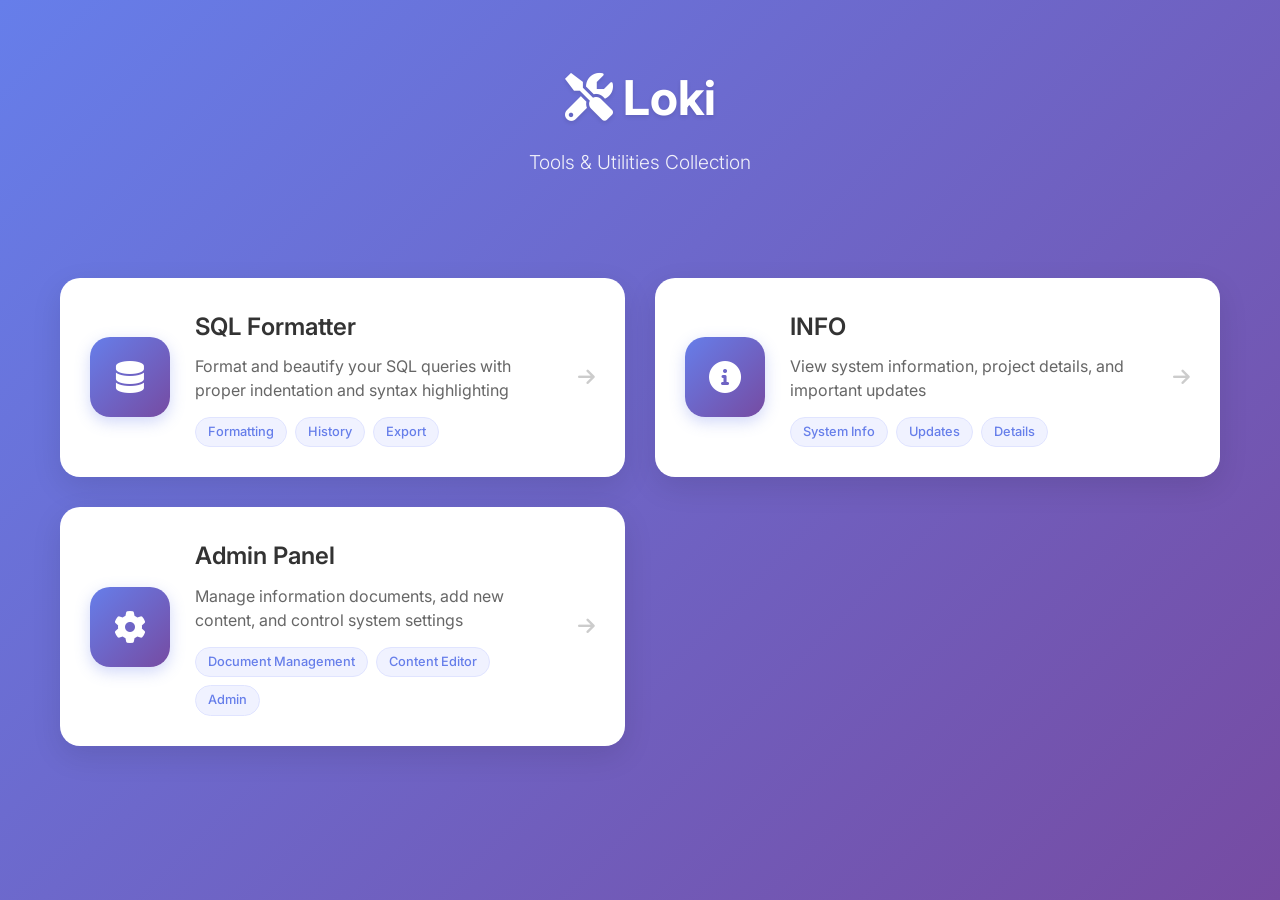
==== templates/landing.html @ ed55401e "First commit" ====
<!DOCTYPE html>
<html lang="en">
  <head>
    <meta charset="UTF-8" />
    <meta name="viewport" content="width=device-width, initial-scale=1.0" />
    <title>Loki - Tools & Utilities</title>
    <link
      href="https://cdnjs.cloudflare.com/ajax/libs/font-awesome/6.0.0/css/all.min.css"
      rel="stylesheet"
    />
    <link
      href="https://fonts.googleapis.com/css2?family=Inter:wght@300;400;500;600;700&display=swap"
      rel="stylesheet"
    />
    <link rel="stylesheet" href="/static/landing.css" />
  </head>
  <body>
    <div class="container">
      <header class="header">
        <div class="header-content">
          <h1><i class="fas fa-tools"></i> Loki</h1>
          <p>Tools & Utilities Collection</p>
        </div>
      </header>

      <main class="main-content">
        <div class="tools-grid">
          <div class="tool-card" onclick="navigateTo('/sql-formatter')">
            <div class="tool-icon">
              <i class="fas fa-database"></i>
            </div>
            <div class="tool-content">
              <h3>SQL Formatter</h3>
              <p>
                Format and beautify your SQL queries with proper indentation and
                syntax highlighting
              </p>
              <div class="tool-features">
                <span class="feature-tag">Formatting</span>
                <span class="feature-tag">History</span>
                <span class="feature-tag">Export</span>
              </div>
            </div>
            <div class="tool-arrow">
              <i class="fas fa-arrow-right"></i>
            </div>
          </div>

          <div class="tool-card" onclick="navigateTo('/info')">
            <div class="tool-icon">
              <i class="fas fa-info-circle"></i>
            </div>
            <div class="tool-content">
              <h3>INFO</h3>
              <p>
                View system information, project details, and important updates
              </p>
              <div class="tool-features">
                <span class="feature-tag">System Info</span>
                <span class="feature-tag">Updates</span>
                <span class="feature-tag">Details</span>
              </div>
            </div>
            <div class="tool-arrow">
              <i class="fas fa-arrow-right"></i>
            </div>
          </div>

          <div class="tool-card" onclick="navigateTo('/admin')">
            <div class="tool-icon">
              <i class="fas fa-cog"></i>
            </div>
            <div class="tool-content">
              <h3>Admin Panel</h3>
              <p>
                Manage information documents, add new content, and control
                system settings
              </p>
              <div class="tool-features">
                <span class="feature-tag">Document Management</span>
                <span class="feature-tag">Content Editor</span>
                <span class="feature-tag">Admin</span>
              </div>
            </div>
            <div class="tool-arrow">
              <i class="fas fa-arrow-right"></i>
            </div>
          </div>
        </div>
      </main>
    </div>

    <script src="/static/landing.js"></script>
  </body>
</html>
---- static/landing.css ----
/* Reset and base styles */
* {
  margin: 0;
  padding: 0;
  box-sizing: border-box;
}

body {
  font-family: "Inter", -apple-system, BlinkMacSystemFont, "Segoe UI", Roboto,
    sans-serif;
  background: linear-gradient(135deg, #667eea 0%, #764ba2 100%);
  min-height: 100vh;
  color: #333;
  line-height: 1.6;
}

.container {
  max-width: 1200px;
  margin: 0 auto;
  padding: 0 20px;
}

/* Header styles */
.header {
  text-align: center;
  padding: 60px 0 40px;
  color: white;
}

.header-content h1 {
  font-size: 3rem;
  font-weight: 700;
  margin-bottom: 10px;
  text-shadow: 0 2px 4px rgba(0, 0, 0, 0.1);
}

.header-content p {
  font-size: 1.2rem;
  opacity: 0.9;
  font-weight: 300;
}

/* Main content */
.main-content {
  padding: 20px 0 60px;
}

.tools-grid {
  display: grid;
  grid-template-columns: repeat(auto-fit, minmax(400px, 1fr));
  gap: 30px;
  margin-top: 40px;
}

/* Tool card styles */
.tool-card {
  background: white;
  border-radius: 20px;
  padding: 30px;
  box-shadow: 0 10px 30px rgba(0, 0, 0, 0.1);
  transition: all 0.3s ease;
  cursor: pointer;
  position: relative;
  overflow: hidden;
  display: flex;
  align-items: center;
  gap: 25px;
}

.tool-card::before {
  content: "";
  position: absolute;
  top: 0;
  left: 0;
  right: 0;
  height: 4px;
  background: linear-gradient(90deg, #667eea, #764ba2);
  transform: scaleX(0);
  transition: transform 0.3s ease;
}

.tool-card:hover {
  transform: translateY(-5px);
  box-shadow: 0 20px 40px rgba(0, 0, 0, 0.15);
}

.tool-card:hover::before {
  transform: scaleX(1);
}

.tool-card:hover .tool-arrow {
  transform: translateX(5px);
  color: #667eea;
}

/* Tool icon */
.tool-icon {
  flex-shrink: 0;
  width: 80px;
  height: 80px;
  border-radius: 20px;
  background: linear-gradient(135deg, #667eea, #764ba2);
  display: flex;
  align-items: center;
  justify-content: center;
  color: white;
  font-size: 2rem;
  box-shadow: 0 5px 15px rgba(102, 126, 234, 0.3);
}

/* Tool content */
.tool-content {
  flex: 1;
}

.tool-content h3 {
  font-size: 1.5rem;
  font-weight: 600;
  margin-bottom: 8px;
  color: #333;
}

.tool-content p {
  color: #666;
  margin-bottom: 15px;
  line-height: 1.5;
}

/* Feature tags */
.tool-features {
  display: flex;
  gap: 8px;
  flex-wrap: wrap;
}

.feature-tag {
  background: #f0f2ff;
  color: #667eea;
  padding: 4px 12px;
  border-radius: 20px;
  font-size: 0.8rem;
  font-weight: 500;
  border: 1px solid #e0e4ff;
}

/* Tool arrow */
.tool-arrow {
  flex-shrink: 0;
  color: #ccc;
  font-size: 1.2rem;
  transition: all 0.3s ease;
}

/* Responsive design */
@media (max-width: 768px) {
  .header-content h1 {
    font-size: 2.5rem;
  }

  .tools-grid {
    grid-template-columns: 1fr;
    gap: 20px;
  }

  .tool-card {
    padding: 25px;
    flex-direction: column;
    text-align: center;
    gap: 20px;
  }

  .tool-icon {
    width: 70px;
    height: 70px;
    font-size: 1.8rem;
  }

  .tool-arrow {
    display: none;
  }
}

@media (max-width: 480px) {
  .container {
    padding: 0 15px;
  }

  .header {
    padding: 40px 0 30px;
  }

  .header-content h1 {
    font-size: 2rem;
  }

  .tool-card {
    padding: 20px;
  }
}
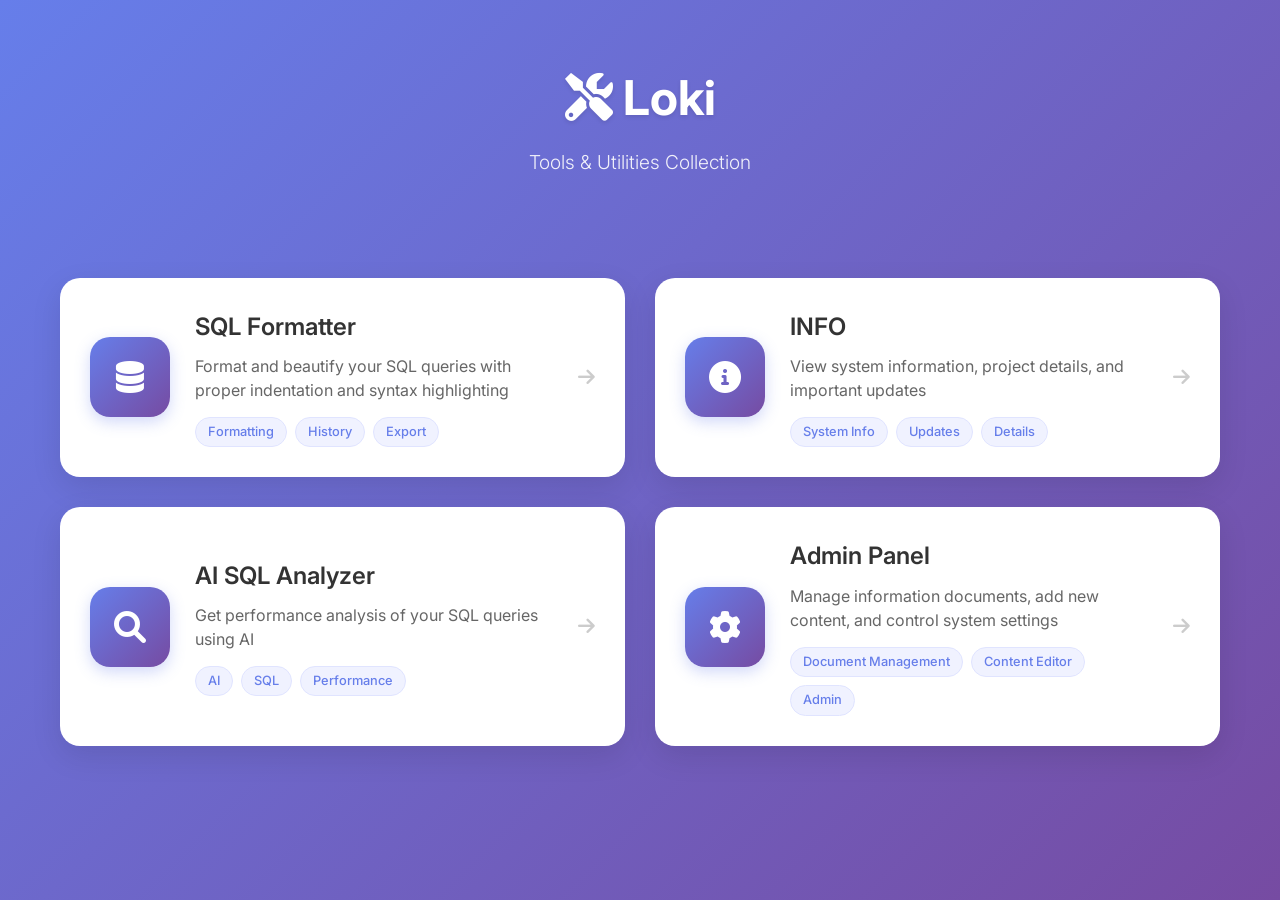
==== commit e263820c: "feat: Add AI SQL Analyzer feature" ====
--- a/templates/landing.html
+++ b/templates/landing.html
@@ -66,6 +66,26 @@
             </div>
           </div>
 
+          <div class="tool-card" onclick="navigateTo('/sql-analyzer')">
+            <div class="tool-icon">
+              <i class="fas fa-search"></i>
+            </div>
+            <div class="tool-content">
+              <h3>AI SQL Analyzer</h3>
+              <p>
+                Get performance analysis of your SQL queries using AI
+              </p>
+              <div class="tool-features">
+                <span class="feature-tag">AI</span>
+                <span class="feature-tag">SQL</span>
+                <span class="feature-tag">Performance</span>
+              </div>
+            </div>
+            <div class="tool-arrow">
+              <i class="fas fa-arrow-right"></i>
+            </div>
+          </div>
+
           <div class="tool-card" onclick="navigateTo('/admin')">
             <div class="tool-icon">
               <i class="fas fa-cog"></i>
